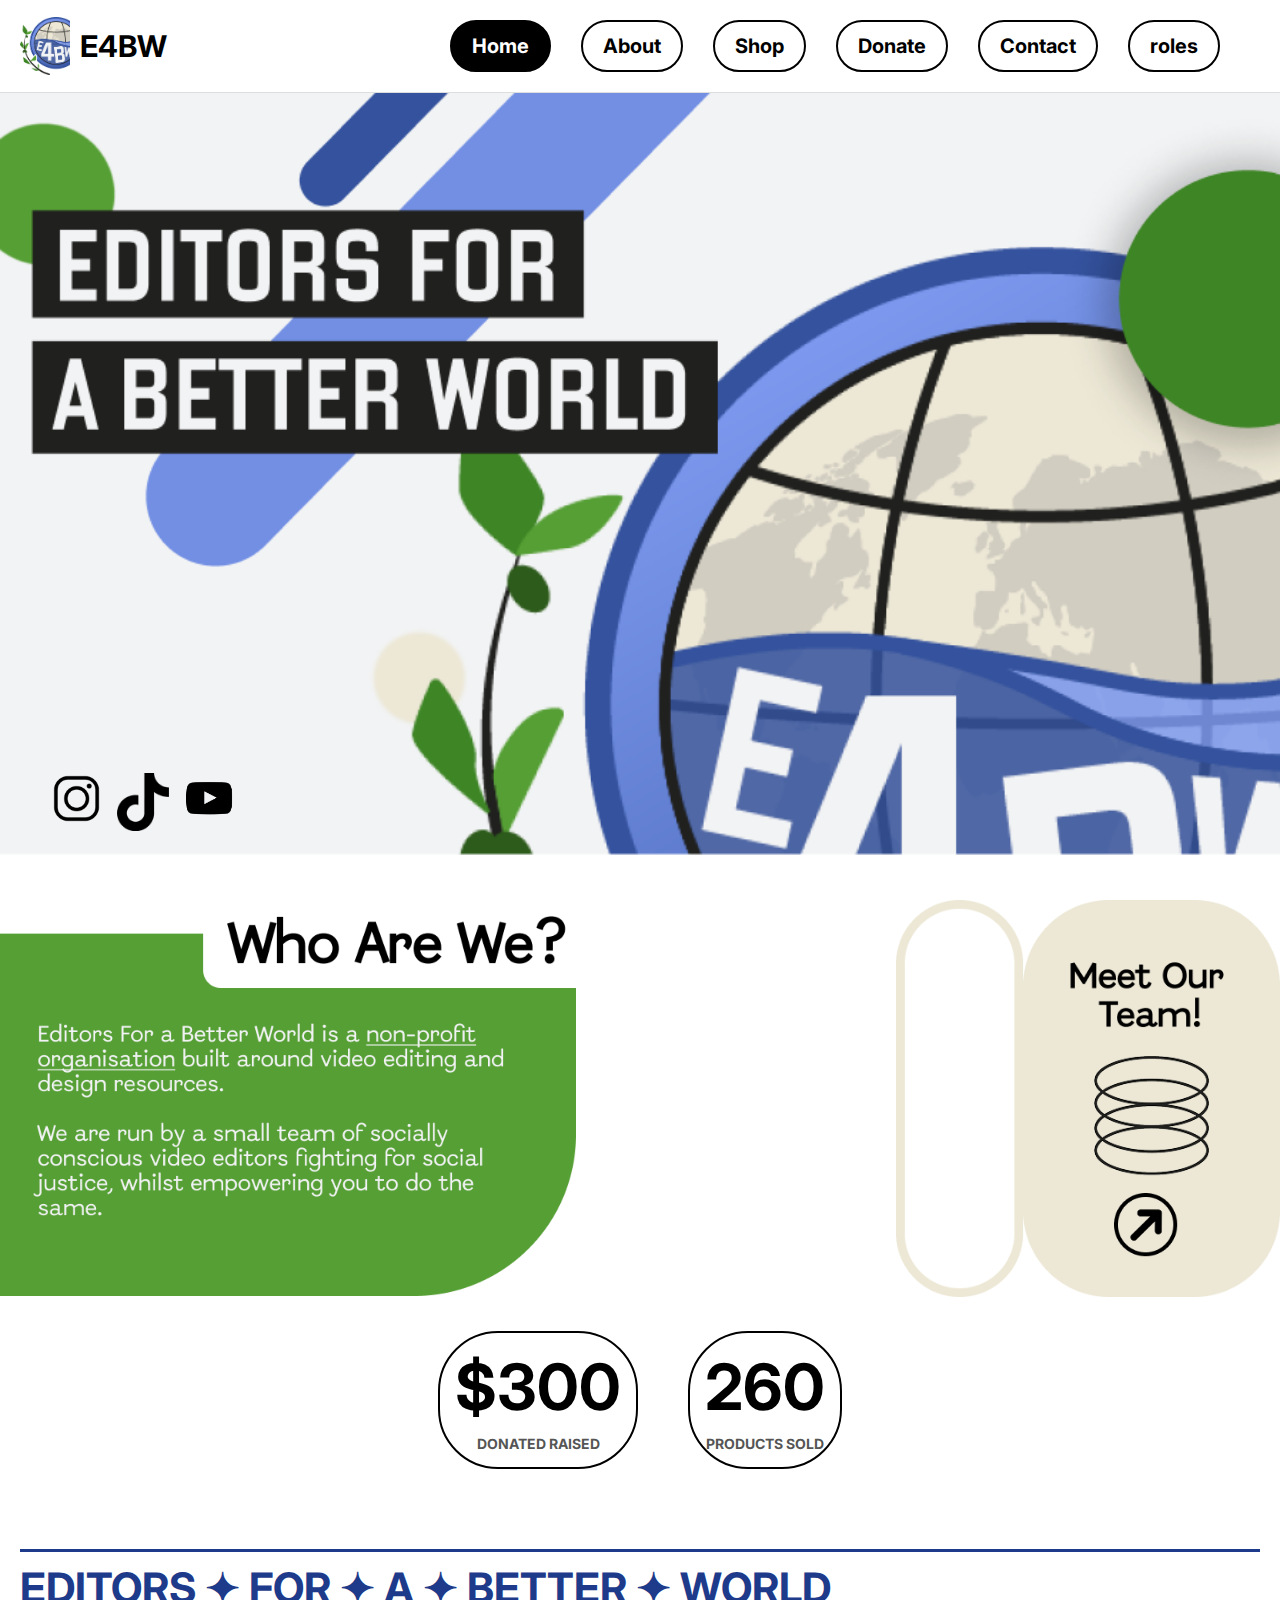
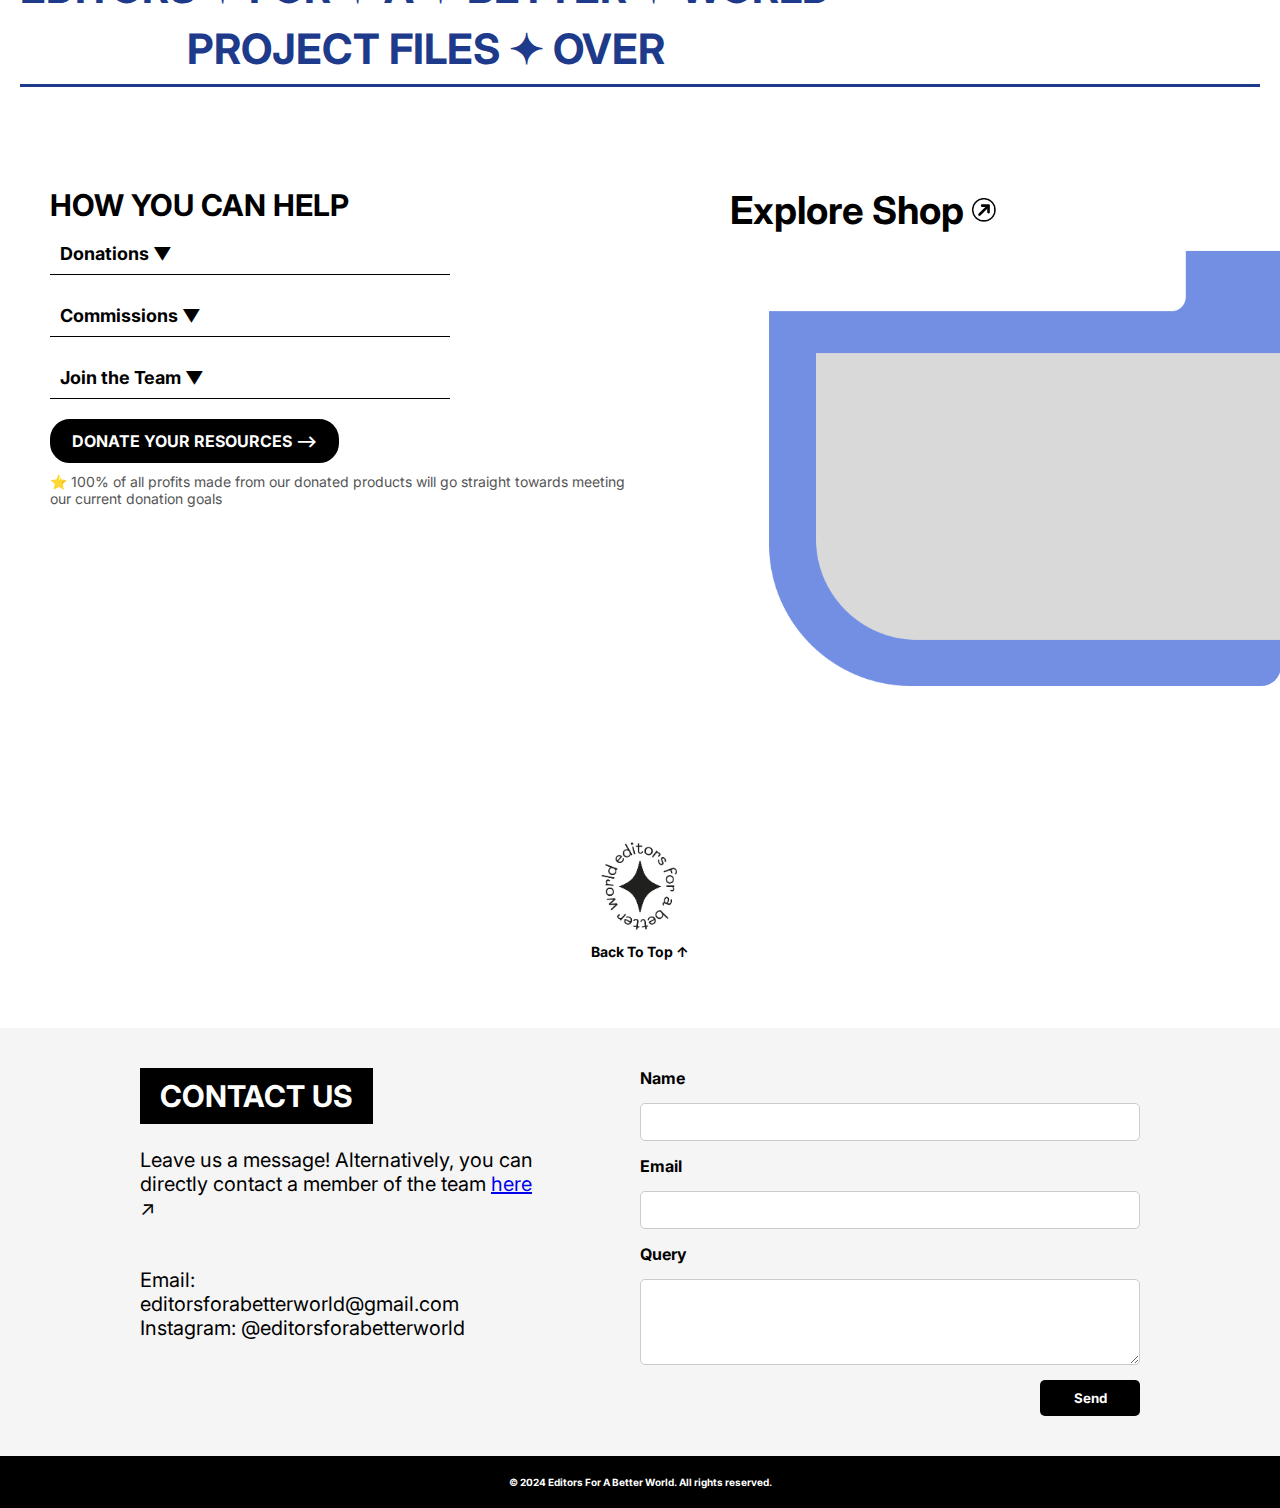
==== index.html @ d1fee19b "Add files via upload" ====
<!DOCTYPE html>
<html lang="en">
<head>
    <!-- Meta Information -->
    <meta charset="UTF-8">
    <meta name="viewport" content="width=device-width, initial-scale=1.0">
    <title>E4BW | Editors For A Better World</title>
    <link rel="stylesheet" href="css/homepage.css"> <!-- Link to CSS file -->
    <link href="https://fonts.googleapis.com/css2?family=Inter:wght@400;700&display=swap" rel="stylesheet">
    <script src="js/script.js"></script>

</head>
<body>

    <!-- Header Section with Navigation -->
    <header>
        <nav>
            <div class="logo">
                <img src="Homepage/MAIN LOGO 1.png" alt="E4BW Logo">
                <span>E4BW</span>
            </div>
            <ul>
                <li><a href="index.html" class="active">Home</a></li>
                <li class="dropdown">
                    <a href="#about">About</a>
                    <ul class="dropdown-menu">
                        <li><a href="our-story.html">Our Story</a></li>
                        <li><a href="meet-the-team.html">Meet the Team</a></li> <!-- Redirects to another webpage -->
                        <li><a href="join-us.html">Join the Team</a></li>
                    </ul>
                </li>
                <li><a href="https://payhip.com/editorsforabetterworld">Shop</a></li>
                <li><a href="donation.html">Donate</a></li>
                <li><a href="#contact">Contact</a></li>
                <li><a href="roles-available.html">roles</a></li>
            </ul>
        </nav>
        
    </header>

    <!-- Hero Section -->
    <section id="home" class="hero">
        <div class="hero-image">
            <img src="Homepage/hero_banner.png" alt="E4BW Hero Banner">
        </div>

        <!-- Clickable Social Media Icons (Positioned Absolutely) -->
        <div class="social-icons">
            <a href="https://www.instagram.com/editorsforabetterworld/" target="_blank">
                <img class="icon-instagram" src="Homepage/instagram.png" alt="Instagram">
            </a>
            <a href="https://www.tiktok.com/@editorsforabetterworld" target="_blank">
                <img class="icon-tiktok" src="Homepage/tiktok.png" alt="TikTok">
            </a>
            <a href="https://www.youtube.com/@editorsforabetterworld" target="_blank">
                <img class="icon-youtube" src="Homepage/youtube.png" alt="YouTube">
            </a>
        </div>
    </section>

    <!-- About Section -->
<section id="about" class="about-section">
    <div class="about-container">
        <!-- "Who Are We?" Background Image -->
        <div class="about-text">
            <img class="about-image" src="Homepage/who_are_we.png" alt="Who Are We? Background">
        </div>

        <!-- "Meet Our Team" Section -->
        <div class="team-graphic">
            <img class="team-image" src="Homepage/Meet_our_team.png" alt="Meet Our Team">
            <div class="redirect-arrow1">
                <img class="redirection_arrow1" src="Homepage/redirect_arrow.png" alt="arrow">
            </div>
        </div>
    </div>
</section>

     
    <!-- Statistics Section -->
    <section class="stats-section">
        <div class="stats">
            <div class="stat-box">
                <h3>$300</h3>
                <p>DONATED RAISED</p>
            </div>
            <div class="stat-box">
                <h3>260</h3>
                <p>PRODUCTS SOLD</p>
            </div>
        </div>
    </section>

    <!-- Project Files Over Section -->
    <section class="project-files">
        <div class="project-divider"></div>
        <div class="marquee">
            <div class="marquee-content">
                <h2>EDITORS ✦ FOR ✦ A ✦ BETTER ✦ WORLD</h2>
                <h2>PROJECT FILES ✦ OVER</h2>
            </div>
        </div>
        <div class="project-divider"></div>
    </section>

  <!-- How You Can Help & Explore Shop Section -->
<section class="help-shop">
    <div class="help-container">
        <div class="help-text">
            <h2>HOW YOU CAN HELP</h2>

            <div class="dropdown">
                <button class="dropdown-btn">Donations ▼</button>
                <div class="dropdown-content">
                    <p>Donate your resources to add to our Payhip! 
                        You can donate using this
                        <a href="https://www.youtube.com" target="_blank" class="help-link">link</a>.
                    </p>
                </div>
            </div>

            <div class="dropdown">
                <button class="dropdown-btn">Commissions ▼</button>
                <div class="dropdown-content">
                    <p>In the future, we intend to establish a commission system that 
                       will facilitate connections between individuals seeking editing
                       services and qualified editors, allowing them to collaborate on 
                        a commission basis.
                    </p>
                </div>
            </div>

            <div class="dropdown">
                <button class="dropdown-btn">Join the Team ▼</button>
                <div class="dropdown-content">
                    <p>Join our admin team to directly help out in our organization's 
                        mission. More Information
                        <a href="https://www.youtube.com" target="_blank" class="help-link">here</a>.
                    </p>
                </div>
            </div>

            <a href="#" class="donate-button">DONATE YOUR RESOURCES ⟶</a>
            <p class="donation-info">⭐ 100% of all profits made from our donated products will go straight towards meeting our current donation goals</p>
        </div>
    </div>

    <!-- Right: Explore Shop -->
    <div class="shop-section">
        <div class="shop-header">
            <h2 class="shop-title">Explore Shop</h2>
            <img src="Homepage/redirect_arrow.png" alt="Redirect Arrow" class="redirect-arrow">
        </div>
        <div class="shop-box">
            <img src="Homepage/explore_shop.png" alt="Explore Shop" class="explore-shop-img">
        </div>
    </div>
    
</section>

<!-- Back to Top Button -->
<div class="back-to-top" onclick="scrollToTop()">
    <img src="Homepage/back-to-top.png" alt="Back to Top" class="back-to-top-img">
    <p>Back To Top ↑</p>
    <br>
    <br>
    <br>
    <br>
</div>


<!-- Contact Us Section -->
<section id="contact" class="contact-section">
    <div class="contact-container">
        <!-- Left Side: Contact Title & Description -->
        <div class="contact-info">
            <h2 class="contact-title">CONTACT US</h2>
            <br>
            <br>
            <p>Leave us a message! Alternatively, you can directly contact a member of the team 
                <a href="https://www.youtube.com" target="_blank">here</a> ↗
            <p>
            <br>
            <br>
            <p>Email:<p>
            </p> editorsforabetterworld@gmail.com<p>
            <p>Instagram: @editorsforabetterworld</p>
                
            </p>
        </div>

        <!-- Right Side: Contact Form -->
        <div class="contact-form-container">
            <form 
            class="contact-form"
            action="https://formspree.io/f/mpwpapbj" 
            method="POST"
            >
            <label for="name">Name</label>
            <input type="text" id="name" name="name" required>

            <label for="email">Email</label>
            <input type="email" id="email" name="email" required>

            <label for="query">Query</label>
            <textarea id="query" name="query" rows="4" required></textarea>

            <button type="submit">Send</button>
            </form>
        </div>
    </div>
</section>


<!-- Footer -->
<footer>
    <p>© 2024 Editors For A Better World. All rights reserved.</p>
</footer>


</body>
</html>
---- css/homepage.css ----
/* General Reset */
* {
    margin: 0;
    padding: 0;
    box-sizing: border-box;
    font-family: 'Inter', sans-serif;
}
html, body {
    overflow-x: hidden; /* Prevents horizontal scrolling */
    width: 100vw; /* Ensures the viewport width does not exceed screen size */
    scroll-behavior: smooth;
}

/* Body */
body {
    position: relative;
    background-color: #fff;
    padding-top: 60px; /* Adjust based on header height */
}


                      /* HEADER SECTION */
header {
    background-color: #fff;
    padding: 10px 20px;
    display: flex;
    justify-content: space-between;
    align-items: center;
    border-bottom: 1px solid #ddd;
    position: fixed; /* Makes navigation stay on top */
    top: 0;
    left: 0;
    width: 100%;
    z-index: 1000; /* Ensures it stays above other elements */
}

                    /* NAVIGATION ICONS AT THE TOP OF THE PAGE */
nav {
    display: flex;
    align-items: right;
    width: 100%;
    max-width: 1200px;
    justify-content: space-between; /* Ensures proper alignment */
}

.logo {
    display: flex;
    align-items: center;
    margin-right: auto;
}

.logo img {
    width: 50px;
    margin-right: 10px;
}

.logo span {
    font-size: 30px;
    font-weight: bold;
}

nav ul {
    list-style: none;
    display: flex;
    align-items: center; /* Ensure all items are aligned properly */
    justify-content: space-between;
    gap: 30px;
    padding: 0;
    margin: 0;
}

nav ul li {
    position: relative; /* Needed for dropdown positioning */
    display: flex;
    align-items: center;
}


nav ul li a {
    text-decoration: none;
    color: black;
    font-weight: bold;
    font-size: 20px;
    padding: 12px 20px; /* Ensure equal padding for all items */
    border: 2px solid black;
    border-radius: 50px;
    transition: all 0.3s ease;
    display: inline-block;
    white-space: nowrap; 
}
nav ul li a:hover {
    background-color: black;
    color: white;
}
nav ul li a.active {
    background-color: black;
    color: white;
}
/* Style the dropdown container */
.dropdown {
    position: relative;
    display: inline-block;
}

/* Style the dropdown menu */
.dropdown-menu {
    display: none;
    position: absolute;
    top: 100%;
    left: 50%;
    transform: translateX(-50%);
    background-color: white;
    box-shadow: 0px 4px 6px rgba(0, 0, 0, 0.1);
    border-radius: 12px; /* Rounded corners */
    width: 190px; /* Ensure width fits */
    padding: 10px 0;
    z-index: 1000;
}

/* Style dropdown menu items */
.dropdown-menu li {
    list-style: none;
    text-align: center;
}

.dropdown-menu li a {
    display: block;
    padding: 10px 15px;
    text-decoration: none;
    color: black;
    font-weight: bold;
    border: 2px solid black;
    border-radius: 50px; /* Ensures button-like shape */
    margin: 5px;
    transition: background 0.3s ease;
    white-space: nowrap; /* Prevents text from wrapping */
}

.dropdown-menu li a:hover {
    background-color: black;
}

/* Show dropdown on hover */
.dropdown:hover .dropdown-menu {
    display: block;
}

                              /* MAIN PAGE SECTION*/
.hero {
    position: relative;
    width: 100%;
    height: auto;
}

.hero-image img {
    width: 100%;
    display: block;
}

/* Social Media Icons */
.social-icons {
    position: absolute;
    display: flex;
    gap: 15px; /* Space between icons */
    left: 4vw; /* Adjust to align properly */
    bottom: 20px; /* Anchors the icons to the bottom instead of using 'top' */
}

.social-icons img {
    width: 4vw; /* Responsive width */
    height: auto; /* Maintain aspect ratio */
    max-width: 60px; /* Prevents icons from getting too large */
    transition: transform 0.3s ease, opacity 0.3s ease;
}

/* Hover Effect */
.social-icons img:hover {
    transform: scale(1.2);
    opacity: 0.8;
}


                        /* ABOUT SECTION  */
.about-section {
    background-color: #fff;
    position: relative;
    width: 100%;
    min-height: 20vh; 
    left: 0vw;
    top: 5vh;
}

/* About Section Container */
.about-container {
    display: flex;
    justify-content: space-between;
    align-items: center;
    width: 100vw;
}

/* "Who Are We?" Image */
.about-text {
    position: relative;
    width: 45vw;
    max-width: 600px;
}

/* Image Resizing */
.about-image {
    width: 100%;
    height: auto;
}

                             /* MMEET OUR TEAM*/
.team-graphic {
    width: 30vw;
}

.team-graphic img {
    width: 100%;
    height: auto;
}

/* Redirect Arrow */
.redirect-arrow1 {
    position: absolute;
    right: 8%;
    bottom: 10%;
}
.redirect-arrow1 img {
    width: 5vw;
    height: auto;
}
.redirect-arrow1 img:hover {
    transform: scale(1.2);
    opacity: 0.8;
}



                          /* STATISTICS SECTION */
.stats-section {
    background-color: #fff;
    text-align: center;
    padding: 30px 20px;
}

.stats {
    display: flex;
    justify-content: center;
    gap: 50px;
}

.stat-box {
    padding: 15px;
    border: 2px solid black;
    border-radius: 60px; /* Creates ellipse effect */
    text-align: center;
    transition: all 0.3s ease;
    display: inline-block;
    white-space: nowrap;
    margin-top: 5vh; /* Moves it down */
    margin-left: 0vw; /* Moves it right */
}
.stat-box:hover {
    background-color: grey;
    color: white;
    
}

.stat-box:hover * {
    color: white; /* Ensures all text inside the stat-box turns white */
}



.stat-box h3 {
    font-size: 64px;
    font-weight: bold;
    margin-bottom: 10px;
}

.stat-box p {
    font-size: 14px;
    color: #555;
    font-weight: bold;
}

                            /* PROJECT FILES SECTION */
.project-files {
    text-align: center;
    background-color: #fff;
    padding: 40px 20px;
    font-size: 28px;
    font-weight: bold;
    color: #1E3A8A;
    text-transform: uppercase;
    overflow: hidden; /* Ensures the text stays within the section */
    position: relative;
    width: 100%;
}

/* Keeps the divider lines stationary */
.project-divider {
    width: 100%;
    height: 3px;
    background-color: #1E3A8A;
    margin: 10px 0;
    position: relative;
   
}

/* Marquee container (Only the text moves, not the lines) */
.marquee {
    display: flex;
    flex-direction: column;
    position: relative;
    width: max-content;
    animation: marquee 10s linear infinite;
    white-space: nowrap; /* Prevents text from breaking into multiple lines */
}

/* Style for the scrolling content */
.marquee-content {
    display: flex;
    flex-direction: column; /* Stack the lines */
    gap: 10px; /* Adjust spacing between lines */
    align-items: center;
}

/* Animation for continuous right-to-left movement */
@keyframes marquee {
    from {
        transform: translateX(100vw); /* Start fully off-screen */
    }
    to {
        transform: translateX(-100%); /* Move fully past the left edge */
    }
}



                               /*HELP AND SHOP SECTION */
.help-shop {
    display: flex;
    justify-content: space-between; /* Pushes items to the opposite ends */
    align-items: flex-start;
    width: 100vw; /* Make it take full screen width */
    padding: 50px; /* Adds spacing */
}


.help-container {
    flex: 1;
    max-width: 50%; /* Ensures it doesn’t shrink too much */
    text-align: left;
}


/* Left Side - How You Can Help */
.help-text {
    flex: 1;
    text-align: left;
}

.help-text h2 {
    font-size: 30px;
    font-weight: bold;
}

.help-text ul {
    list-style: none;
    padding: 0;
    font-size: 28px;
}

.help-text ul li {
    margin-bottom: 20px;
    border-bottom: 3px solid #d3d3d3;
    padding-bottom: 20px;
}

.donate-button {
    display: inline-block;
    background-color: black;
    color: white;
    text-decoration: none;
    padding: 10px 20px;
    margin-top: 10px;
    border-radius: 20px;
    font-weight: bold;
    border: 2px solid black;
}

.donation-info {
    font-size: 14px;
    margin-top: 10px;
    color: #555;
}
.donate-button:hover {
    background-color: white;
    color: black;
}
/* Right Side - Explore Shop */
.shop-section {
    flex: 1;
    max-width: 50%;
    text-align: left;
    margin-right: -90px; /* Moves it 20px to the left */
}

.shop-section h2 {
    font-size: 24px;
    font-weight: bold;
}

.shop-box {
    margin-left: 0; /* Remove extra margin */
    text-align: center;
}

.shop-title {
    font-size: clamp(24px, 3vw, 50px); /* Responsive text size */
    font-weight: bold;
    display: inline-block; /* Prevents text from stretching */
    margin: 0; /* Avoids unnecessary spacing */
    white-space: nowrap; /* Prevents text from wrapping */
}

.shop-box img {
    width: 40vw;
    max-width: 100%;
    height: auto;
    border-radius: 20px;
}
.shop-header {
    position: relative; /* Enables manual positioning */
    display: inline-flex; /* Keeps text and arrow in the same line */
    align-items: center; /* Ensures vertical alignment */
    gap: 8px; /* Adds space between text and arrow */
}
.shop-header h2 {
    font-size: clamp(24px, 3vw, 50px); /* Responsive font size */
    font-weight: bold;
    text-align: center;
}

.redirect-arrow {
    width: 24px; /* Adjust arrow size */
    height: auto;
    transition: transform 0.3s ease-in-out;
}

/* Hover effect to make arrow interactive */
.shop-header:hover .redirect-arrow {
    transform: scale(1.2); /* Slightly enlarges arrow on hover */
    opacity: 0.8;
}



/* Dropdown Container */
.dropdown {
    width: 100%;
    max-width: 400px;
    margin: 10px auto;
    position: relative;
}

/* Dropdown Button */
.dropdown-btn {
    width: 100%;
    background: none;
    border: none;
    font-size: 18px;
    text-align: left;
    padding: 10px;
    cursor: pointer;
    display: flex;
    justify-content: space-between;
    align-items: center;
    font-weight: bold;
    border-bottom: 1px solid black; /* Adds an underline effect */
}

/* Dropdown Arrow */
.dropdown-btn::after {
    font-size: 14px;
    transition: transform 0.3s ease;
}

/* Dropdown Content (Hidden Initially) */
.dropdown-content {
    display: none;
    padding: 10px;
    border-top: 1px solid black;
    background-color: #f9f9f9;
}

/* Show Content When Clicked */
.dropdown.active .dropdown-btn::after {
    transform: rotate(180deg);
}


/* Back to Top Section */
.back-to-top {
    position: relative; /* Keeps it in the normal document flow */
    display: flex;
    flex-direction: column;
    align-items: center;
    justify-content: center;
    margin-top: 100px; /* Adds space between sections */
    text-align: center;
    font-weight: bold;
    font-size: 14px;
    color: black;
    cursor: pointer;
    transition: transform 0.3s ease;
}

/* Back to Top Image */
.back-to-top-img {
    width: 80px; /* Adjust image size */
    height: auto;
    display: block;
    margin-bottom: 10px;
}

/* Hover Effect */
.back-to-top:hover {
    transform: scale(1.1); /* Slightly enlarges on hover */
    opacity: 0.8;
}


/* Contact Us Section */
.contact-section {
    background-color: #f5f5f5; /* Light gray background */
    padding: 40px;
    width: 100%;
    display: flex;
    justify-content: center;
}

/* Container for Text & Form */
.contact-container {
    display: flex;
    justify-content: space-between; /* Spaces elements apart */
    align-items: flex-start; /* Aligns items at the top */
    max-width: 1000px;
    width: 90%;
}

/* Left Side: Contact Info */
.contact-info {
    flex: 1; /* Takes up left side */
    text-align: left;
    max-width: 40%;
    font-size: 20px;
}

/* Contact Title */
.contact-title {
    background-color: black;
    color: white;
    display: inline-block;
    padding: 10px 20px;
    font-size: 30px;
    font-weight: bold;
}

/* Right Side: Contact Form */
.contact-form-container {
    flex: 1; /* Takes up right side */
    max-width: 50%;
}

/* Form Styling */
.contact-form {
    display: flex;
    flex-direction: column;
    gap: 15px;
}

.contact-form label {
    font-weight: bold;
}

.contact-form input,
.contact-form textarea {
    width: 100%;
    padding: 10px;
    border: 1px solid #ccc;
    border-radius: 5px;
}

.contact-form button {
    background-color: black;
    color: white;
    border: none;
    padding: 10px;
    cursor: pointer;
    font-weight: bold;
    border-radius: 5px;
    width: 100px;
    align-self: flex-end; /* Aligns button to the right */
}

/* Footer Styling */
footer {
    background-color: black; /* Black background */
    color: white; /* White text */
    text-align: center; /* Centers the text */
    padding: 20px 0; /* Adds spacing above and below */
    font-size: 10px;
    font-weight: bold;
    width: 100%; /* Ensures it spans the entire width */
    position: relative; /* Keeps it below other content */
}
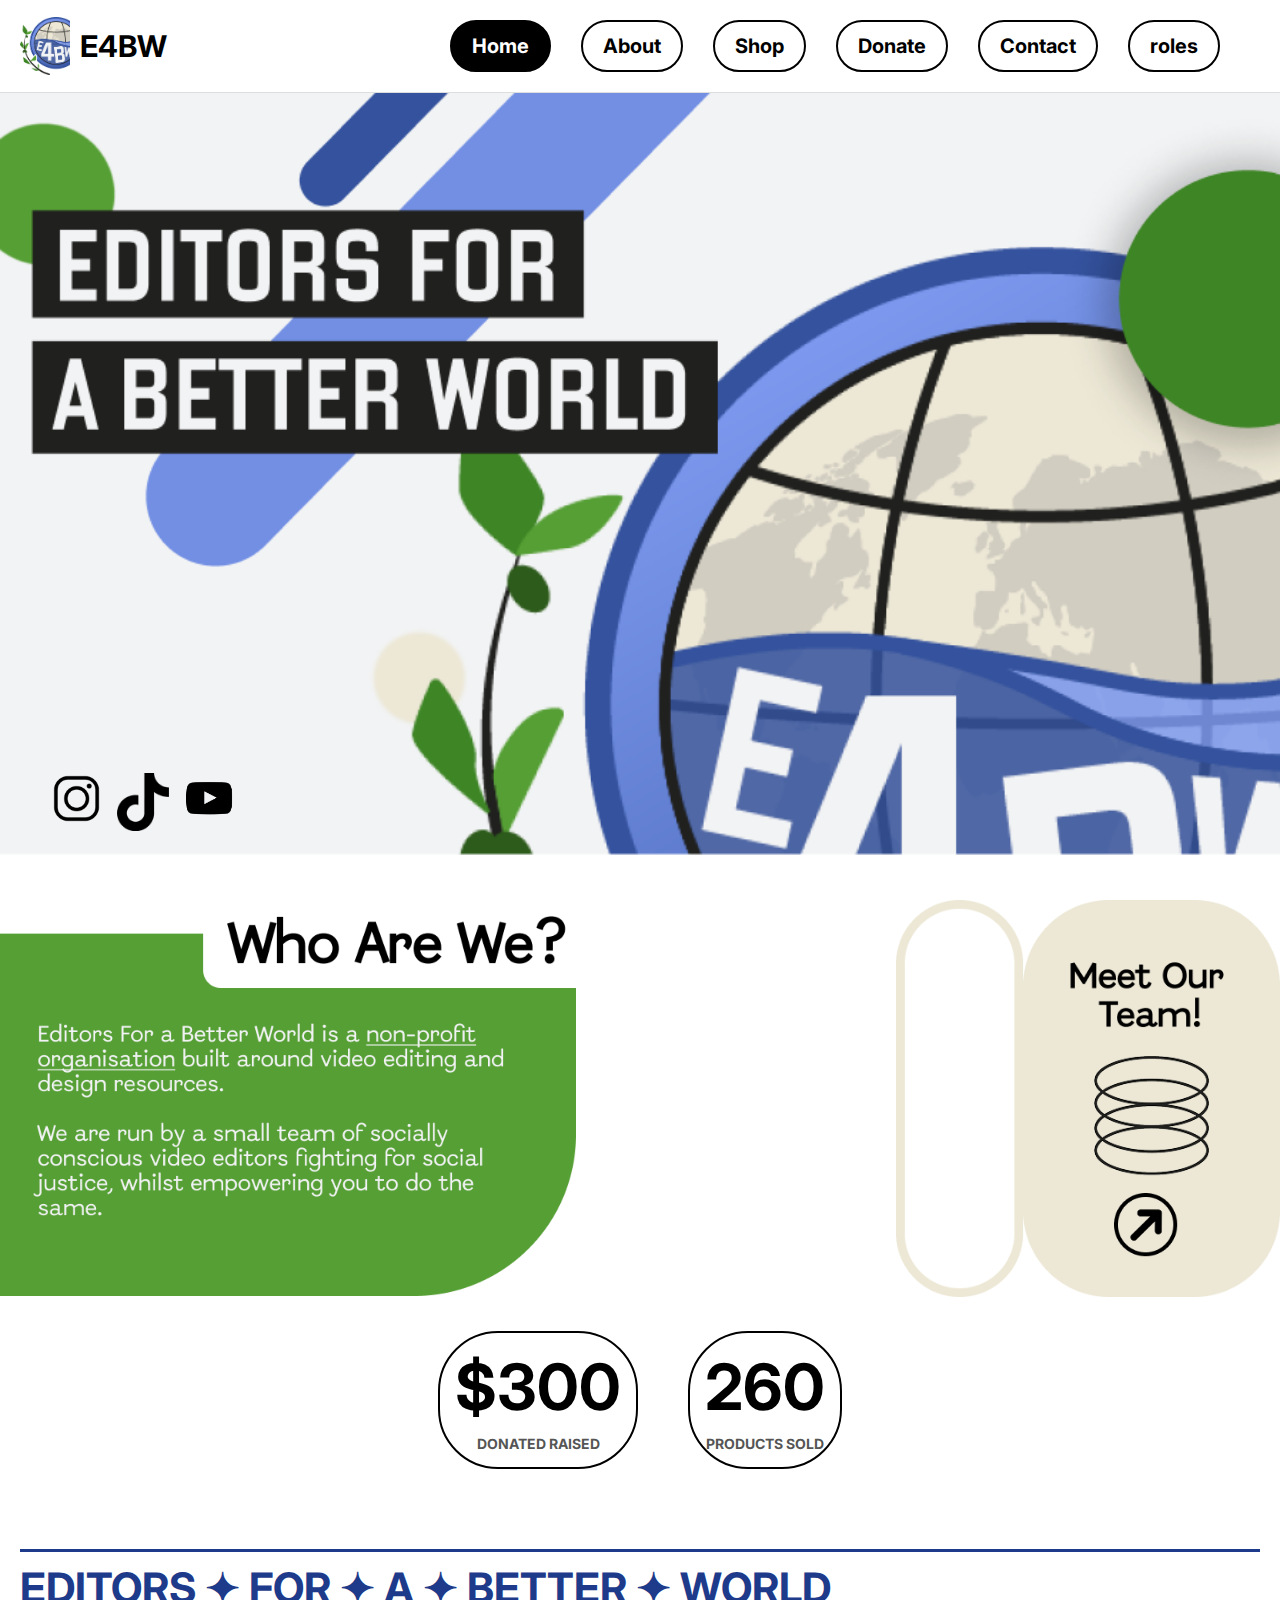
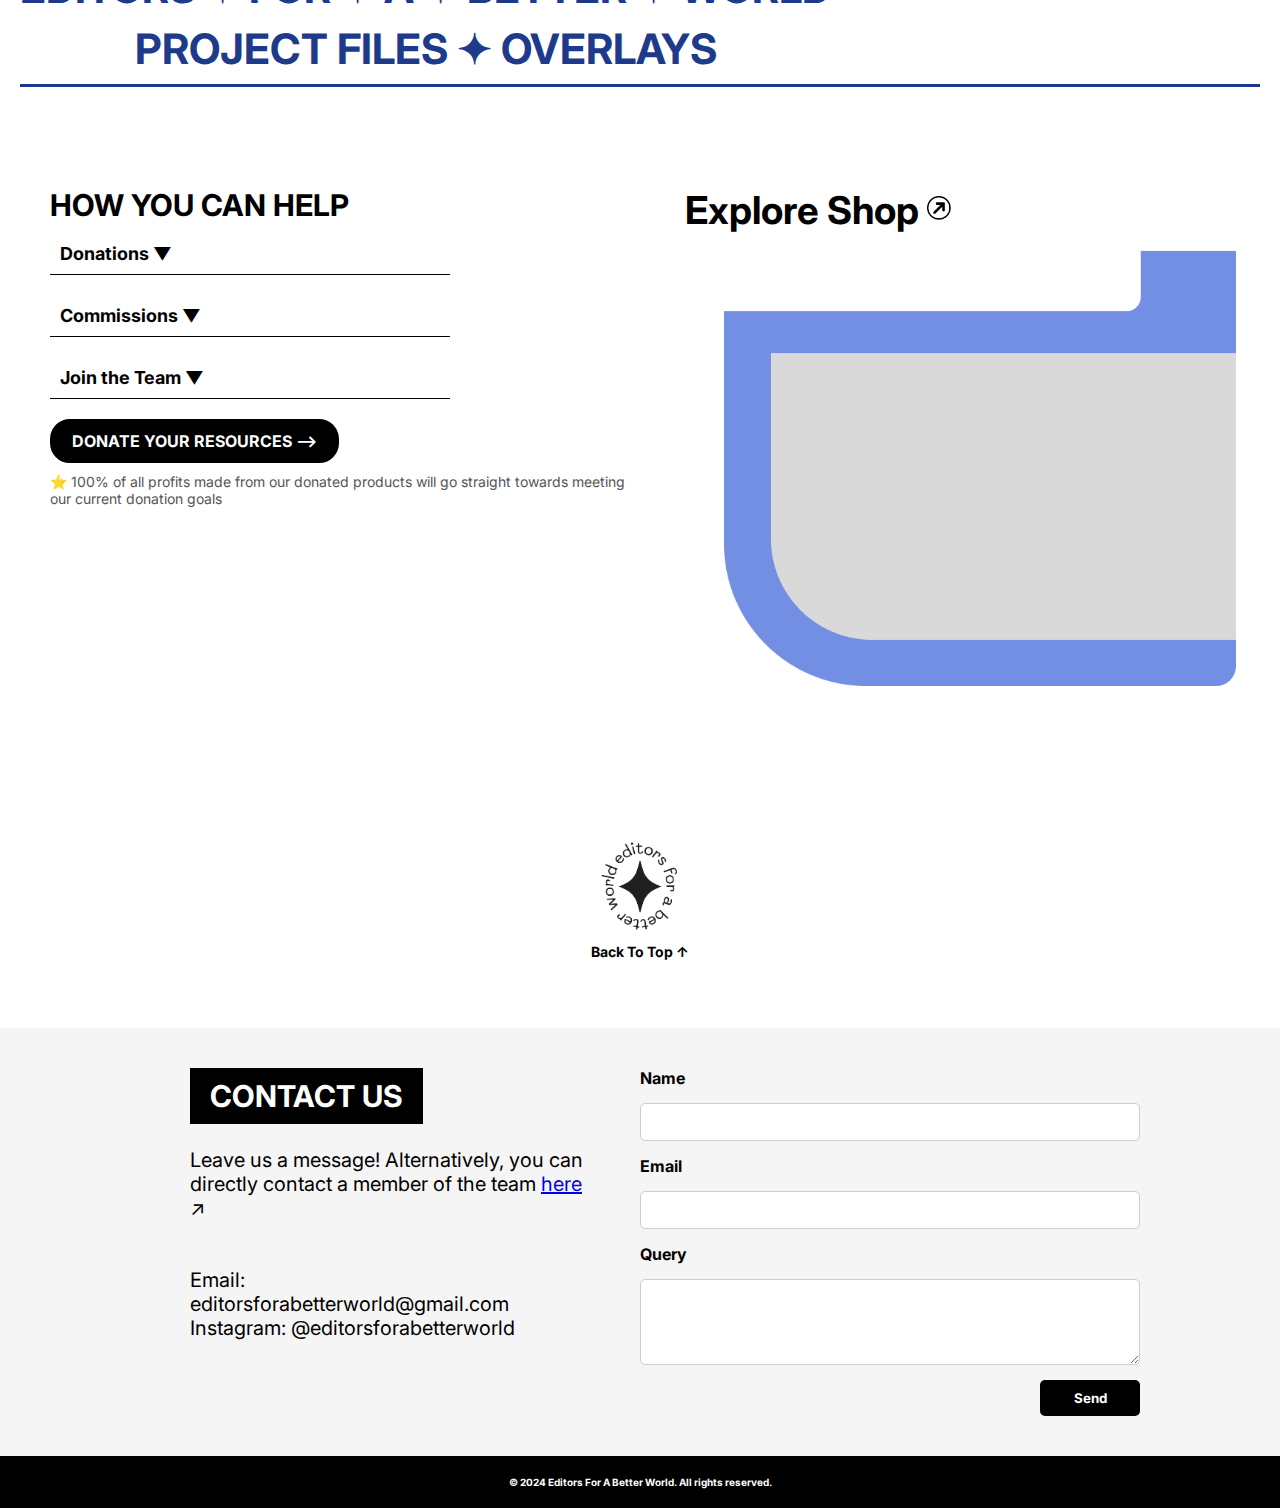
==== commit bde9fa1d: "Add files via upload" ====
--- a/index.html
+++ b/index.html
@@ -70,8 +70,10 @@
         <div class="team-graphic">
             <img class="team-image" src="Homepage/Meet_our_team.png" alt="Meet Our Team">
             <div class="redirect-arrow1">
-                <img class="redirection_arrow1" src="Homepage/redirect_arrow.png" alt="arrow">
-            </div>
+                <a href="meet-the-team.html">
+                    <img class="redirection_arrow1" src="Homepage/redirect_arrow.png" alt="arrow">
+                </a>
+                </div>
         </div>
     </div>
 </section>
@@ -97,7 +99,7 @@
         <div class="marquee">
             <div class="marquee-content">
                 <h2>EDITORS ✦ FOR ✦ A ✦ BETTER ✦ WORLD</h2>
-                <h2>PROJECT FILES ✦ OVER</h2>
+                <h2>PROJECT FILES ✦ OVERLAYS</h2>
             </div>
         </div>
         <div class="project-divider"></div>
@@ -140,7 +142,7 @@
                 </div>
             </div>
 
-            <a href="#" class="donate-button">DONATE YOUR RESOURCES ⟶</a>
+            <a href="donation.html" class="donate-button">DONATE YOUR RESOURCES ⟶</a>
             <p class="donation-info">⭐ 100% of all profits made from our donated products will go straight towards meeting our current donation goals</p>
         </div>
     </div>
@@ -148,7 +150,10 @@
     <!-- Right: Explore Shop -->
     <div class="shop-section">
         <div class="shop-header">
-            <h2 class="shop-title">Explore Shop</h2>
+            <h2 class="shop-title">
+                <a href="https://payhip.com/editorsforabetterworld" target="_blank" style="text-decoration: none; color: inherit;">
+                    Explore Shop
+            </h2>
             <img src="Homepage/redirect_arrow.png" alt="Redirect Arrow" class="redirect-arrow">
         </div>
         <div class="shop-box">
@@ -193,7 +198,7 @@
         <div class="contact-form-container">
             <form 
             class="contact-form"
-            action="https://formspree.io/f/mpwpapbj" 
+            action="https://formspree.io/f/mldjkblq" 
             method="POST"
             >
             <label for="name">Name</label>
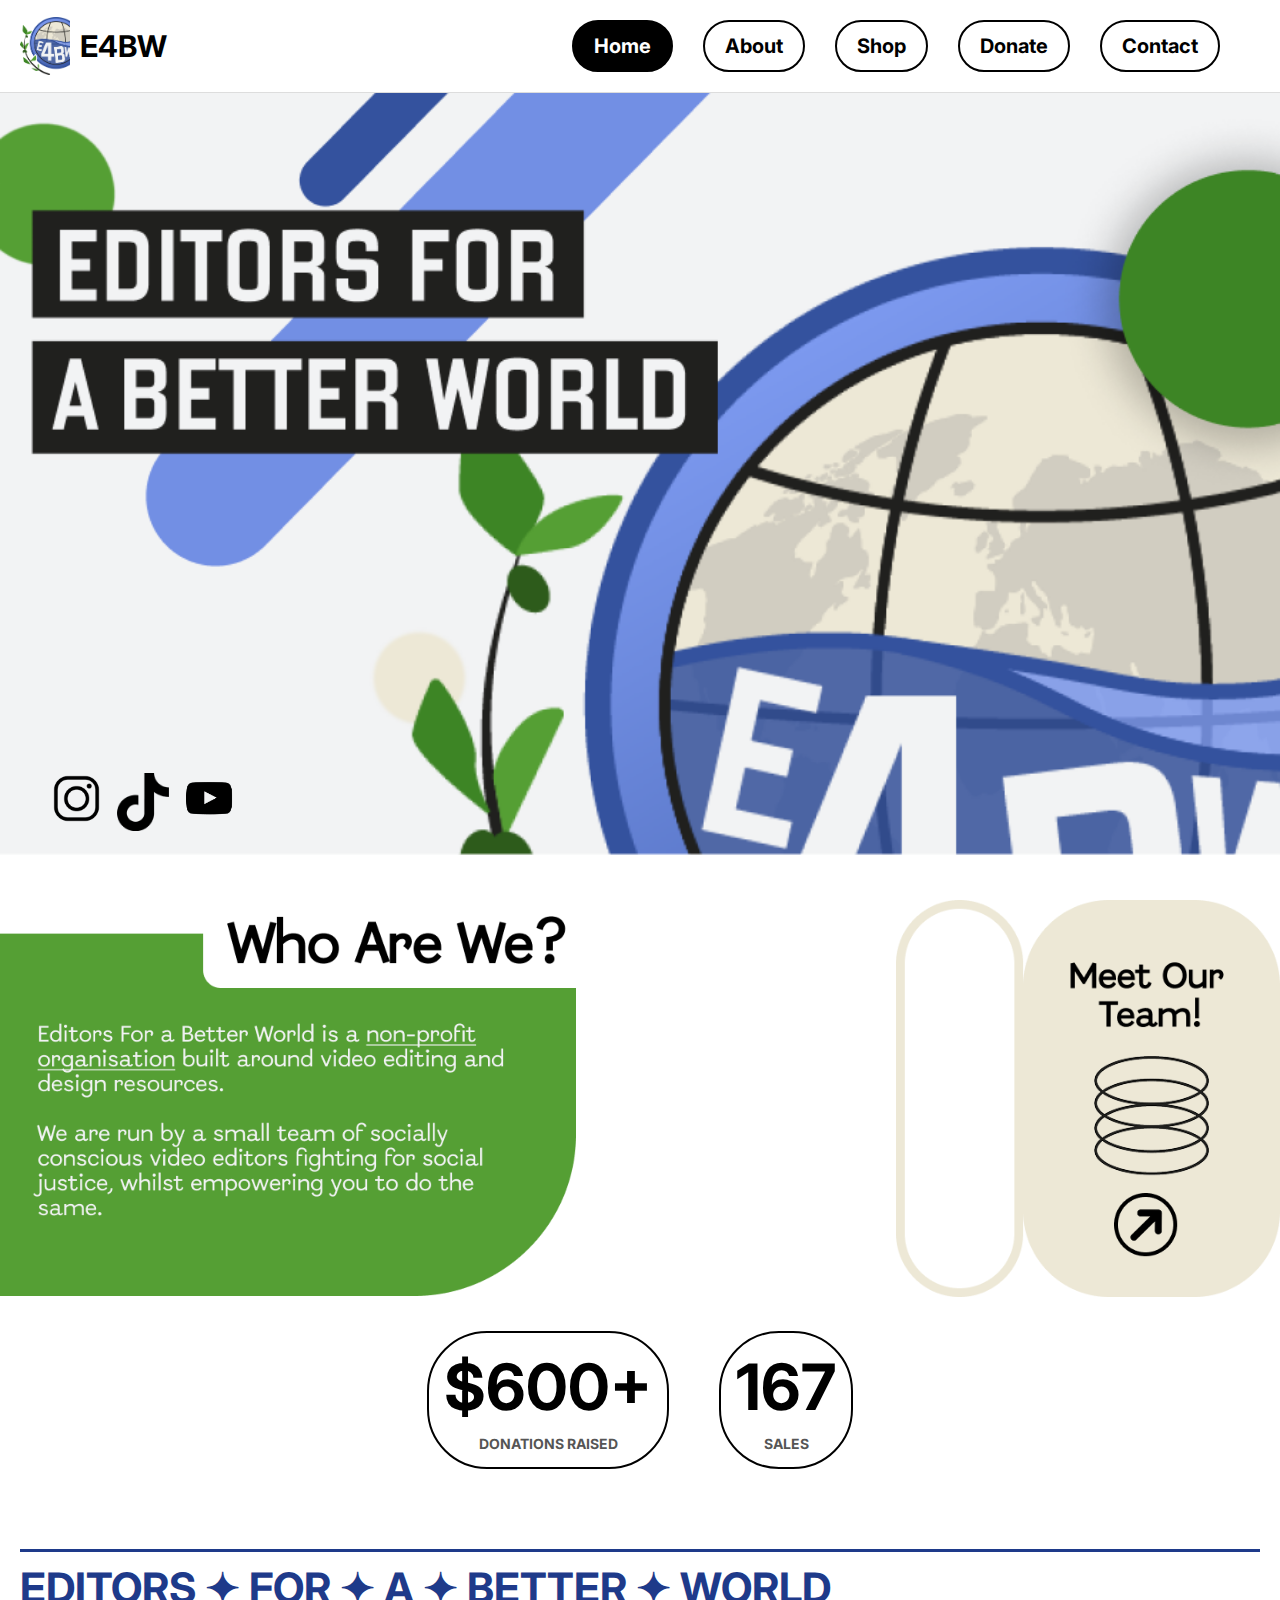
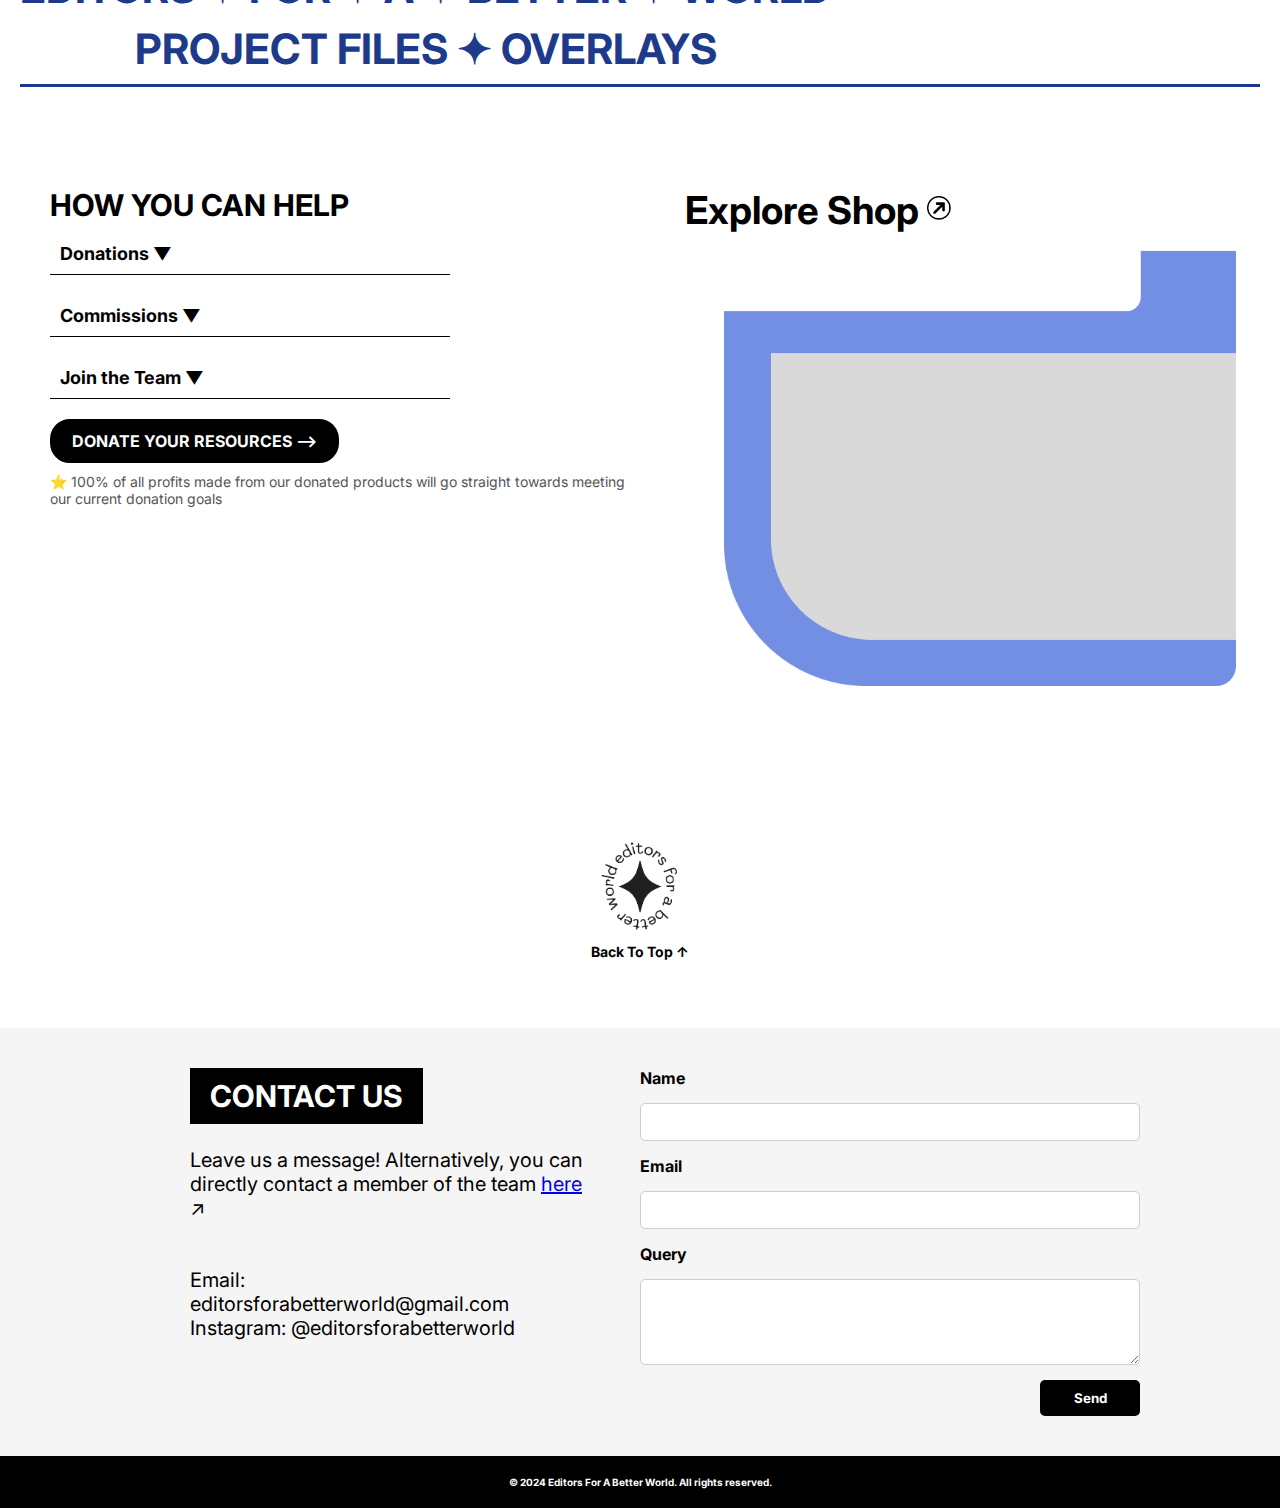
==== commit 6f889a6f: "Add files via upload" ====
--- a/index.html
+++ b/index.html
@@ -32,7 +32,6 @@
                 <li><a href="https://payhip.com/editorsforabetterworld">Shop</a></li>
                 <li><a href="donation.html">Donate</a></li>
                 <li><a href="#contact">Contact</a></li>
-                <li><a href="roles-available.html">roles</a></li>
             </ul>
         </nav>
         
@@ -83,12 +82,12 @@
     <section class="stats-section">
         <div class="stats">
             <div class="stat-box">
-                <h3>$300</h3>
-                <p>DONATED RAISED</p>
+                <h3>$600+</h3>
+                <p>DONATIONS RAISED</p>
             </div>
             <div class="stat-box">
-                <h3>260</h3>
-                <p>PRODUCTS SOLD</p>
+                <h3>167</h3>
+                <p>SALES</p>
             </div>
         </div>
     </section>
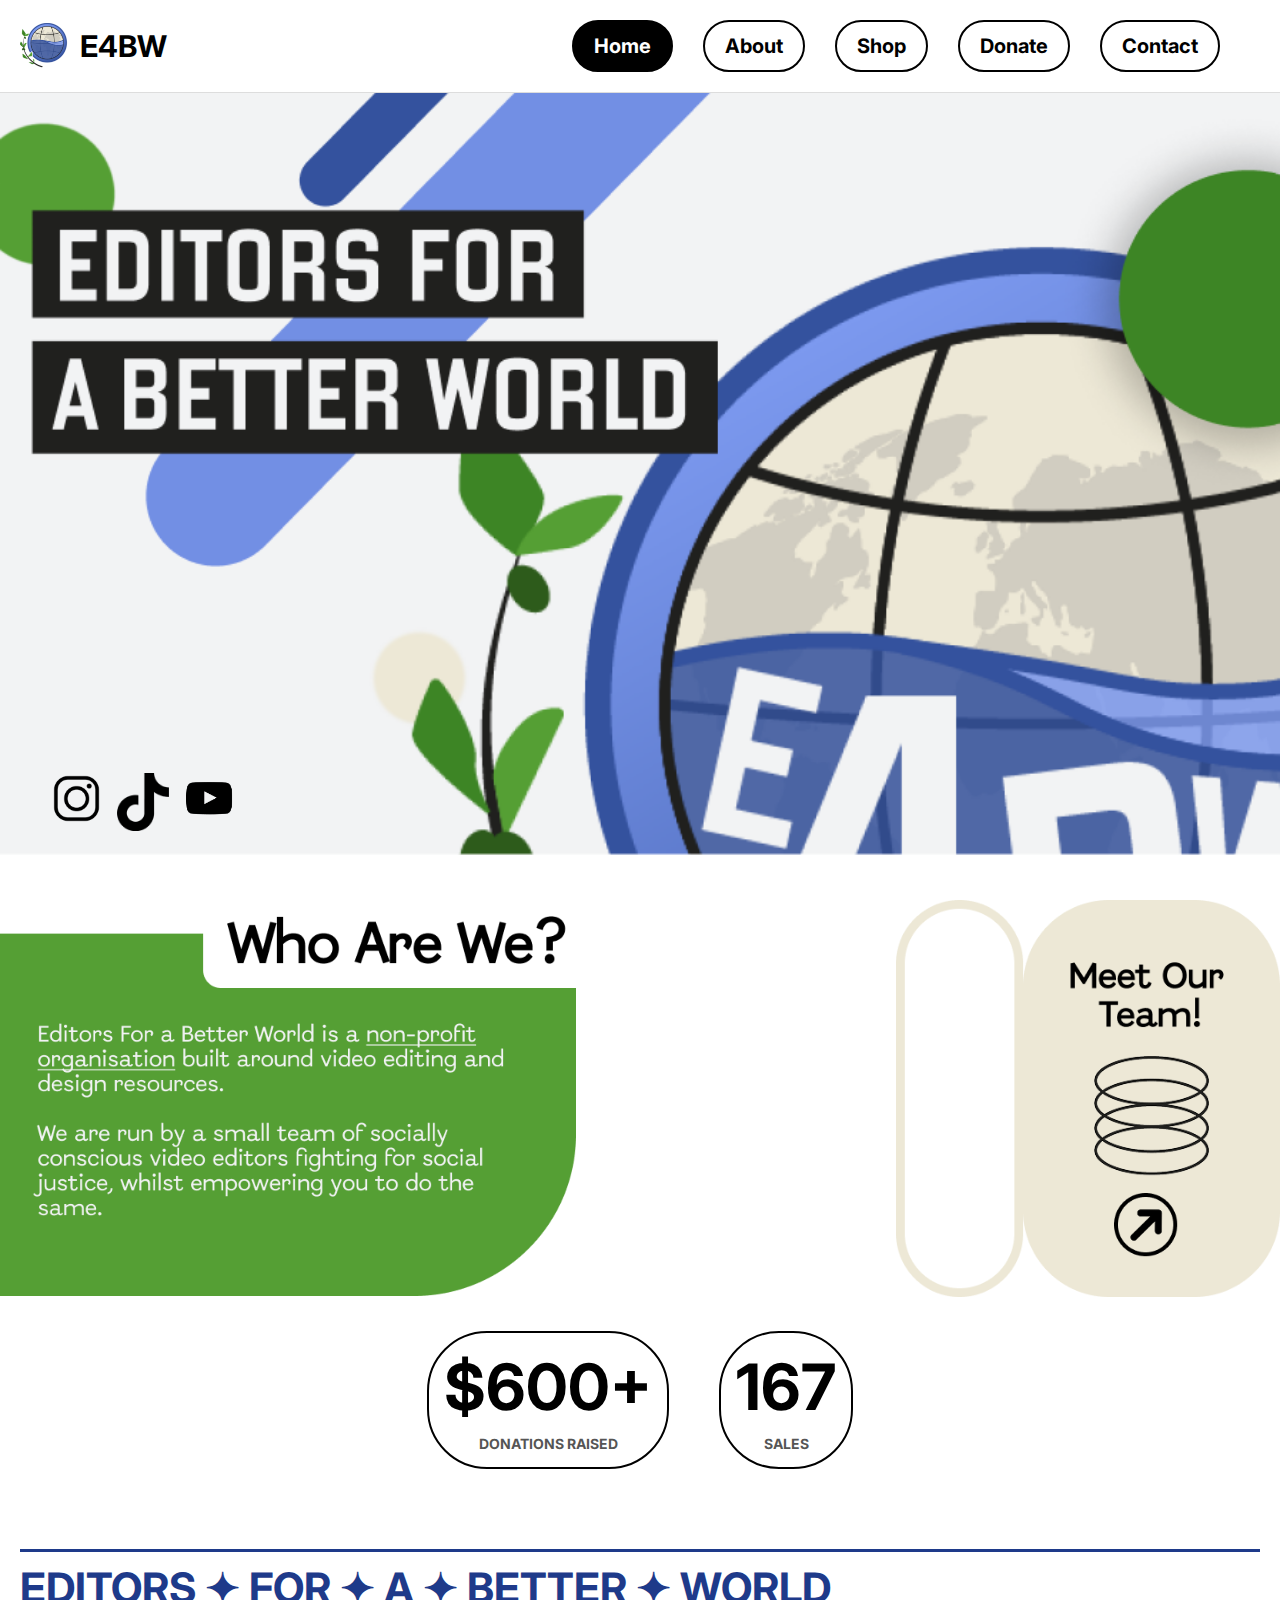
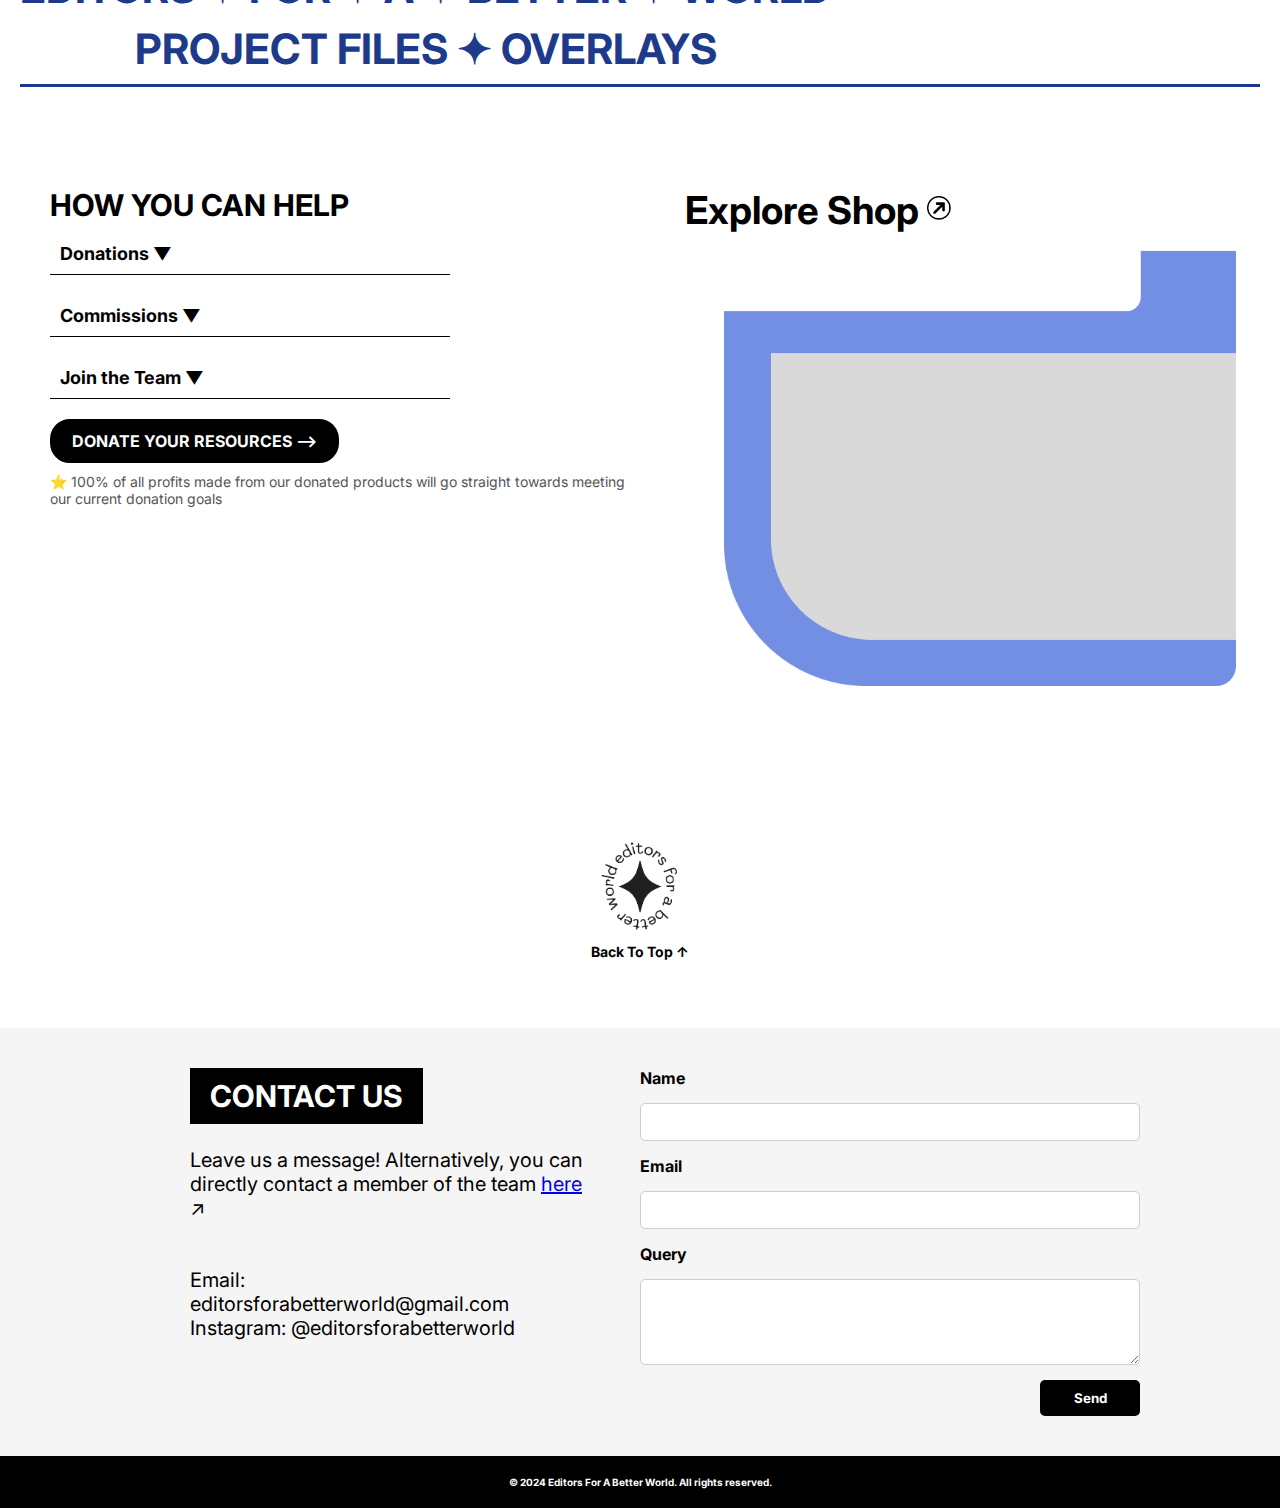
==== commit bf3daf2d: "Update index.html" ====
--- a/index.html
+++ b/index.html
@@ -16,7 +16,7 @@
     <header>
         <nav>
             <div class="logo">
-                <img src="Homepage/MAIN LOGO 1.png" alt="E4BW Logo">
+                <img src="Homepage/WORDMARK.png" alt="E4BW Logo">
                 <span>E4BW</span>
             </div>
             <ul>
@@ -115,7 +115,7 @@
                 <div class="dropdown-content">
                     <p>Donate your resources to add to our Payhip! 
                         You can donate using this
-                        <a href="https://www.youtube.com" target="_blank" class="help-link">link</a>.
+                        <a href="donation.html" target="_blank" class="help-link">link</a>.
                     </p>
                 </div>
             </div>
@@ -136,7 +136,7 @@
                 <div class="dropdown-content">
                     <p>Join our admin team to directly help out in our organization's 
                         mission. More Information
-                        <a href="https://www.youtube.com" target="_blank" class="help-link">here</a>.
+                        <a href="join-us.html" target="_blank" class="help-link">here</a>.
                     </p>
                 </div>
             </div>
@@ -182,7 +182,7 @@
             <br>
             <br>
             <p>Leave us a message! Alternatively, you can directly contact a member of the team 
-                <a href="https://www.youtube.com" target="_blank">here</a> ↗
+                <a href="meet-the-team.html" target="_blank">here</a> ↗
             <p>
             <br>
             <br>
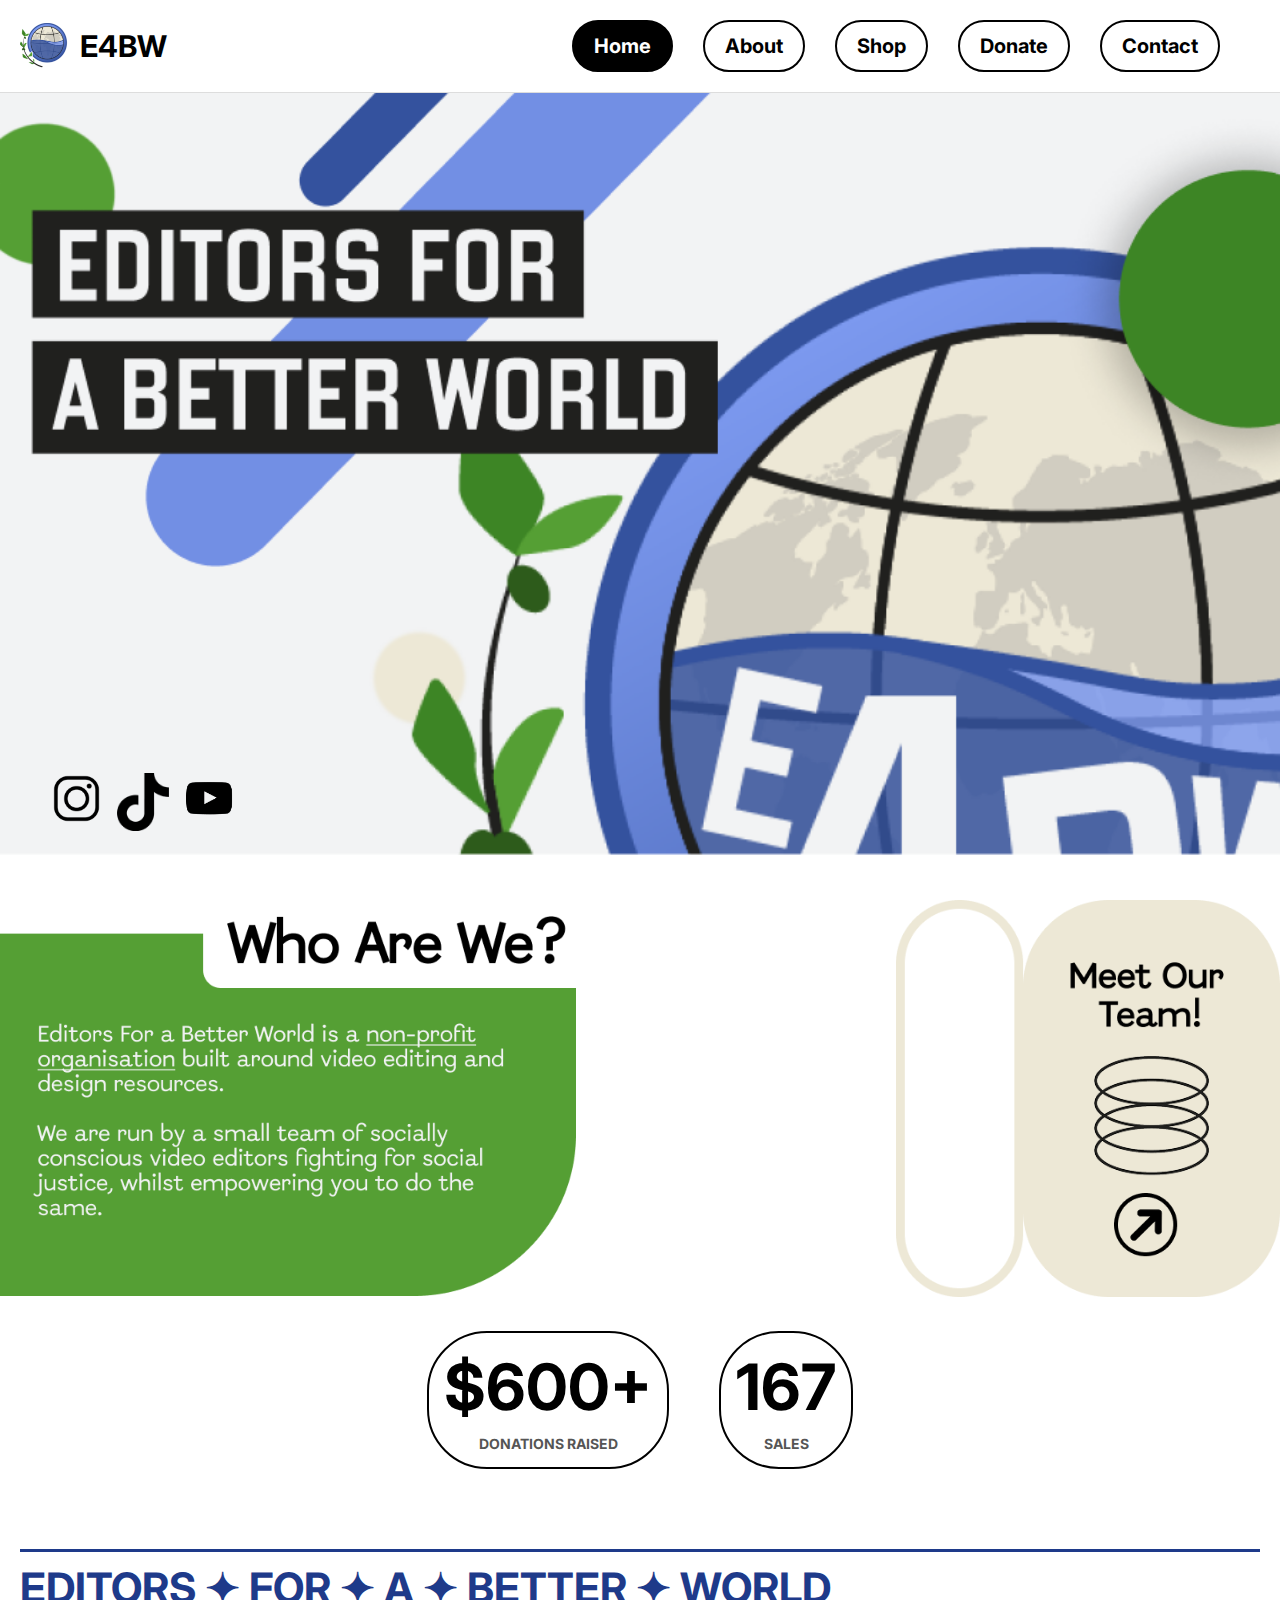
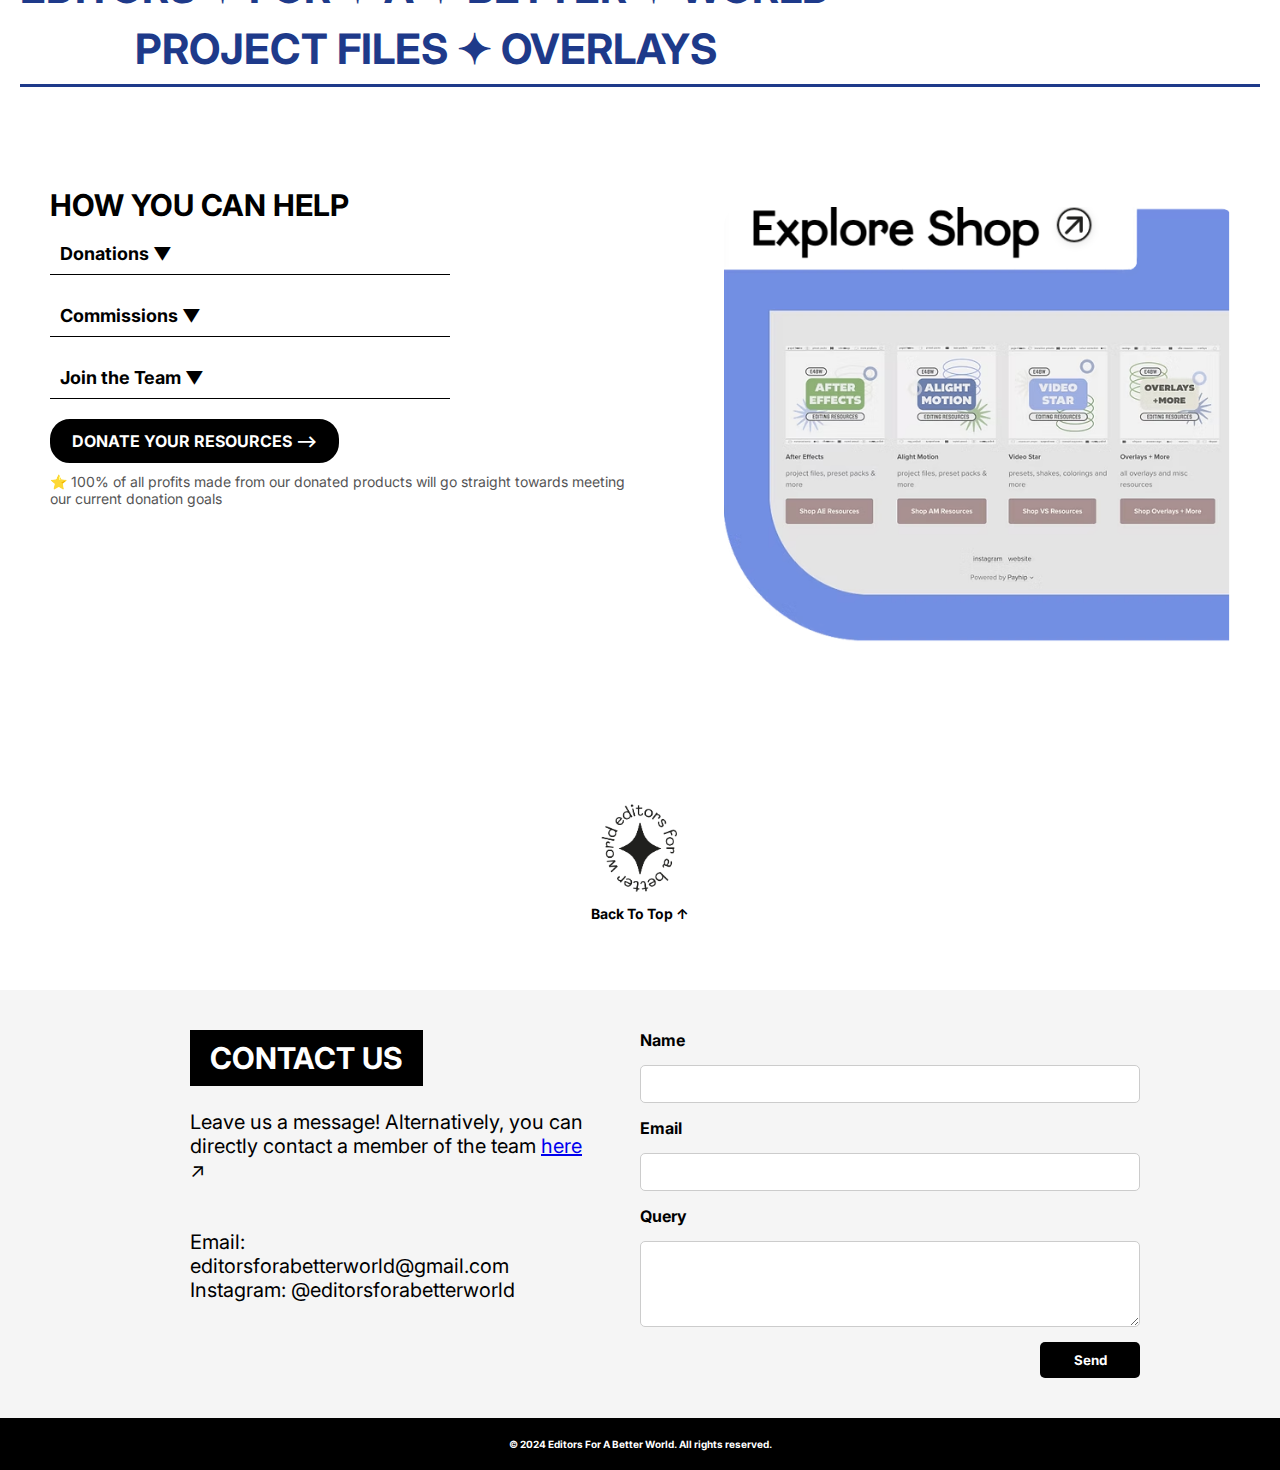
==== commit 48d0969b: "Add files via upload" ====
--- a/index.html
+++ b/index.html
@@ -151,9 +151,8 @@
         <div class="shop-header">
             <h2 class="shop-title">
                 <a href="https://payhip.com/editorsforabetterworld" target="_blank" style="text-decoration: none; color: inherit;">
-                    Explore Shop
+                 
             </h2>
-            <img src="Homepage/redirect_arrow.png" alt="Redirect Arrow" class="redirect-arrow">
         </div>
         <div class="shop-box">
             <img src="Homepage/explore_shop.png" alt="Explore Shop" class="explore-shop-img">
